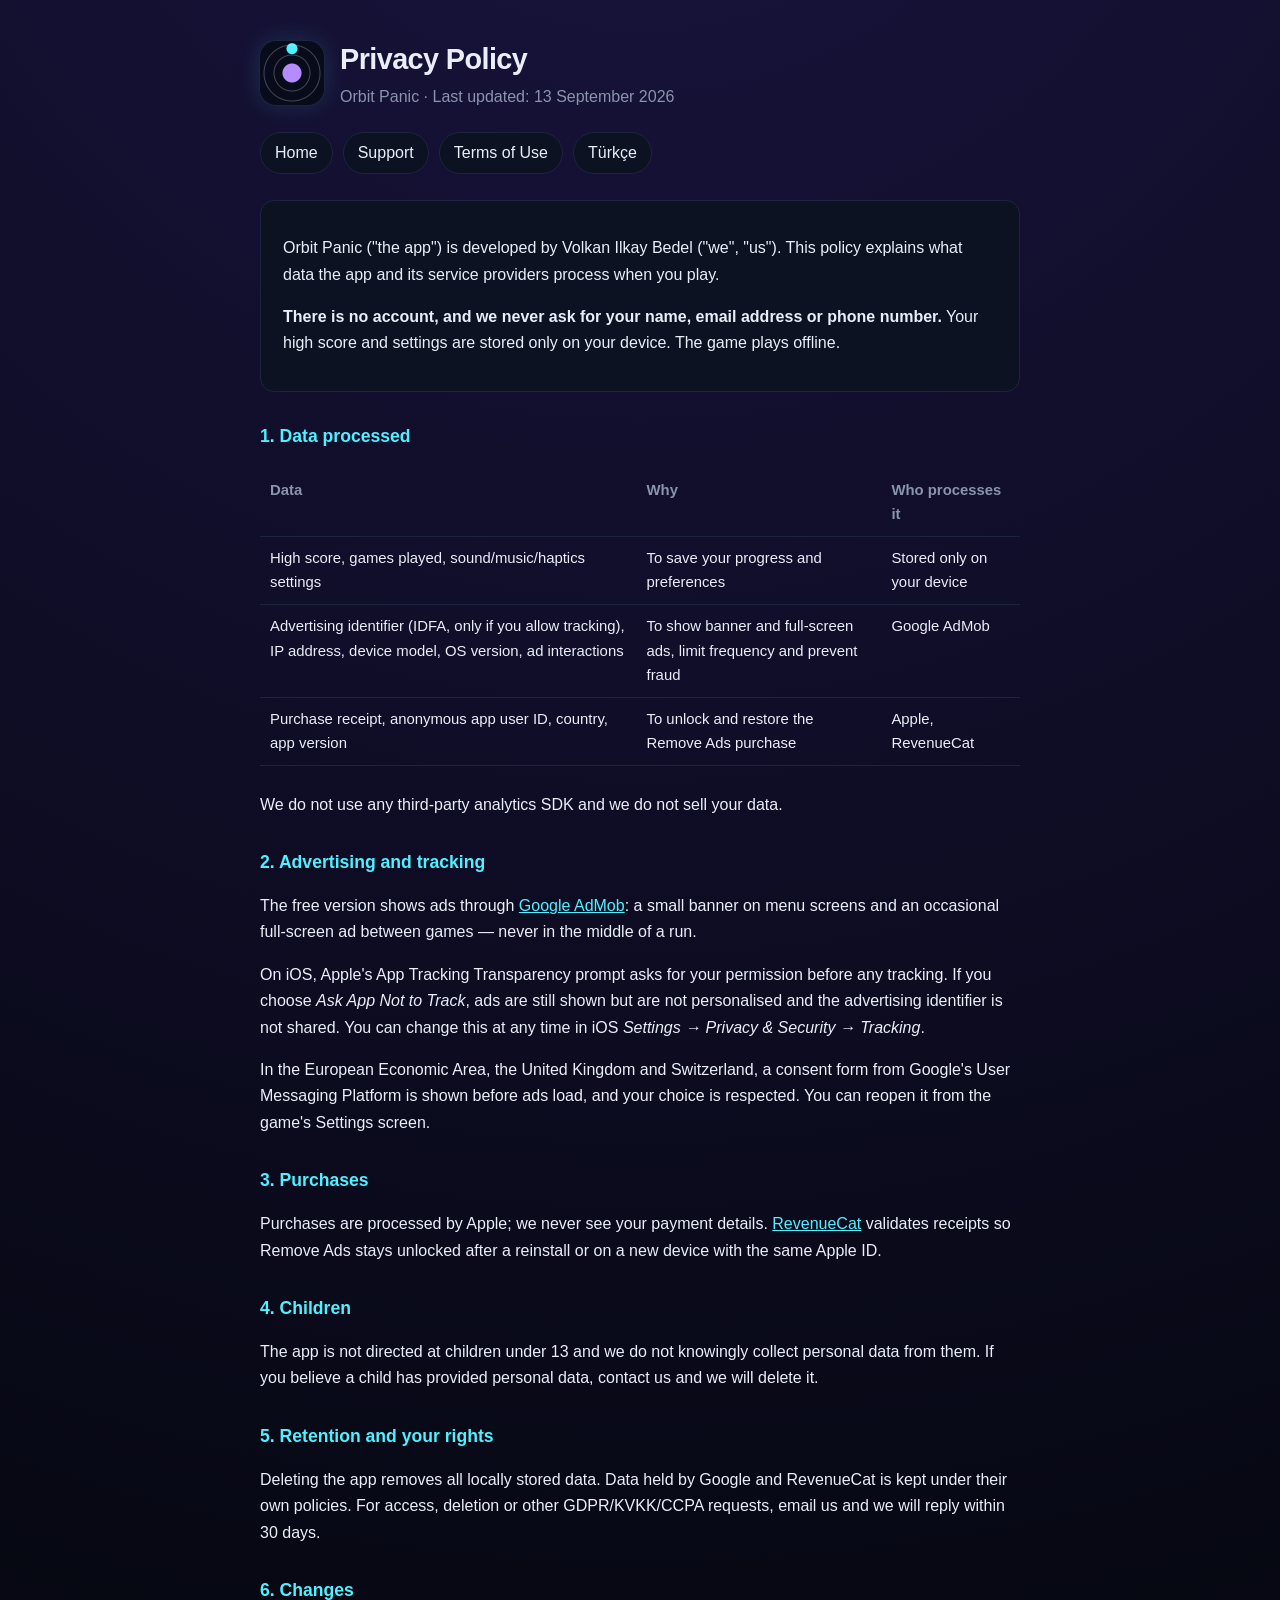
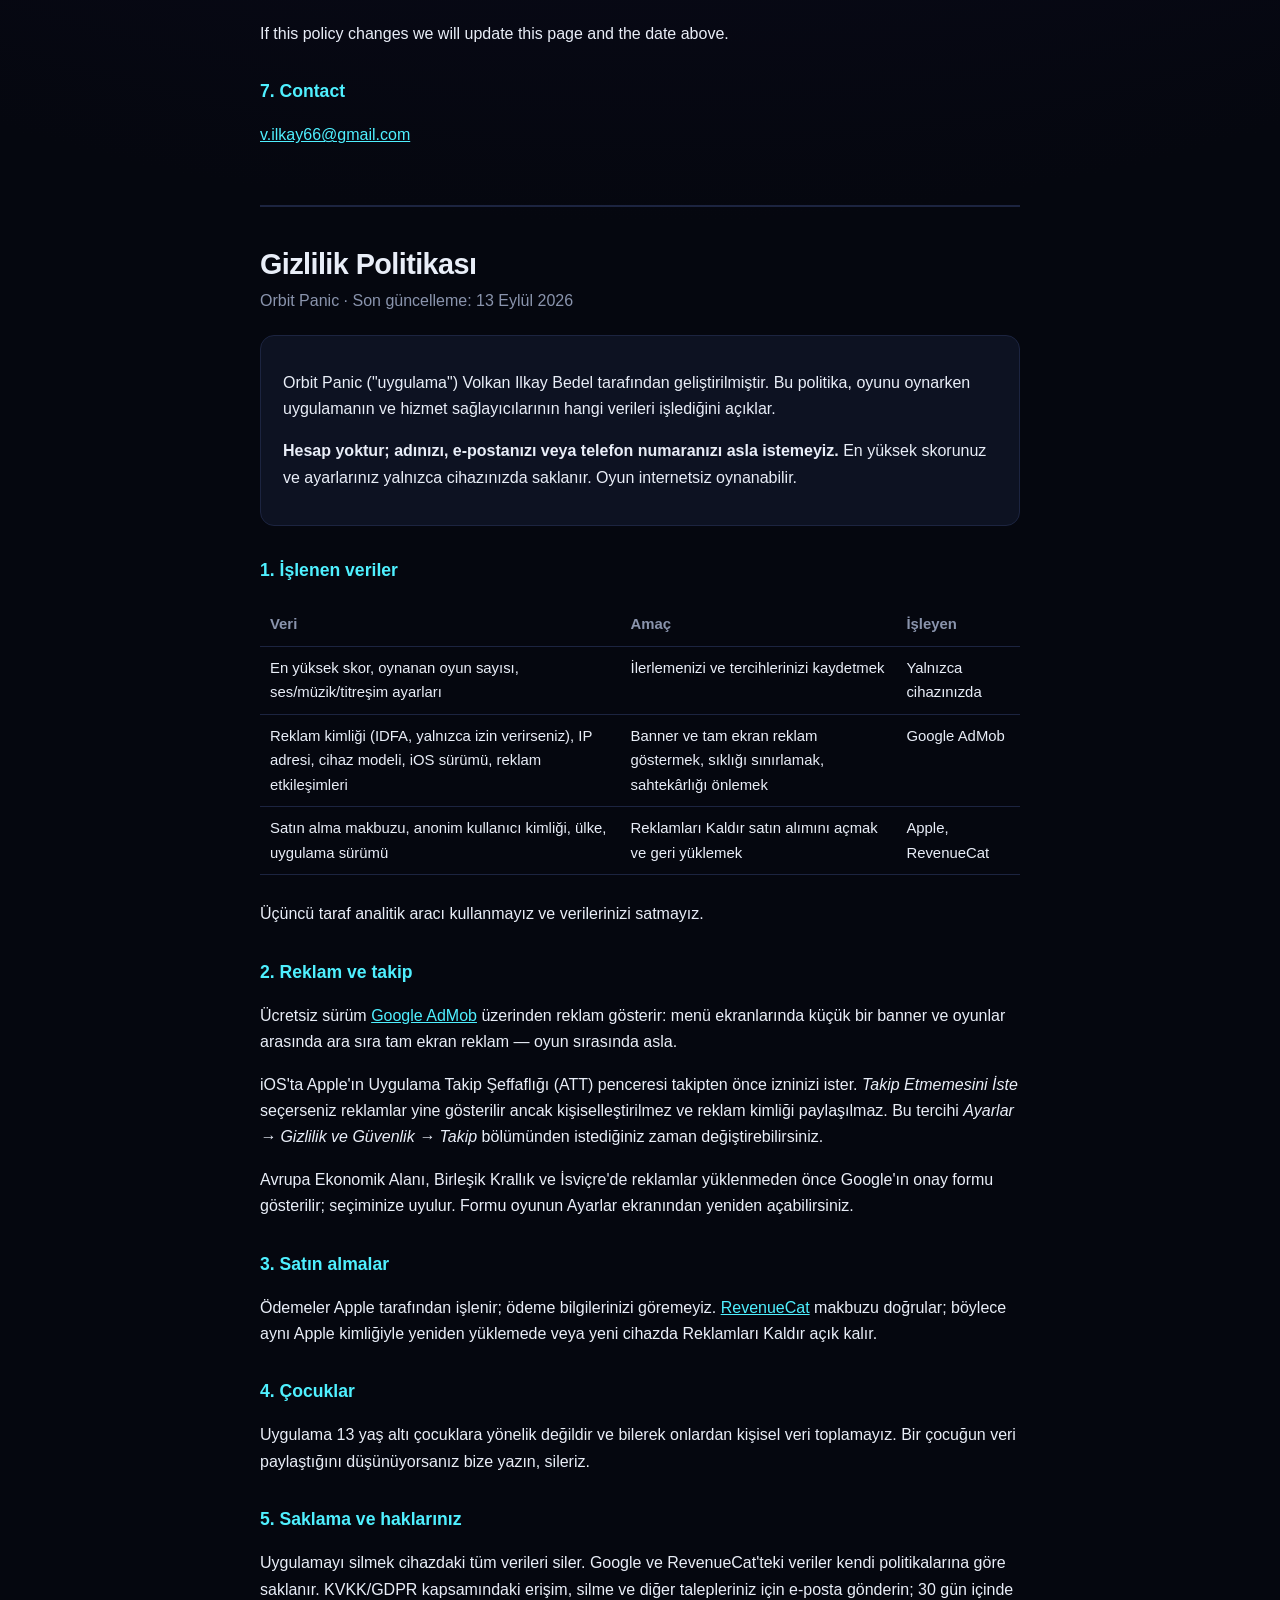
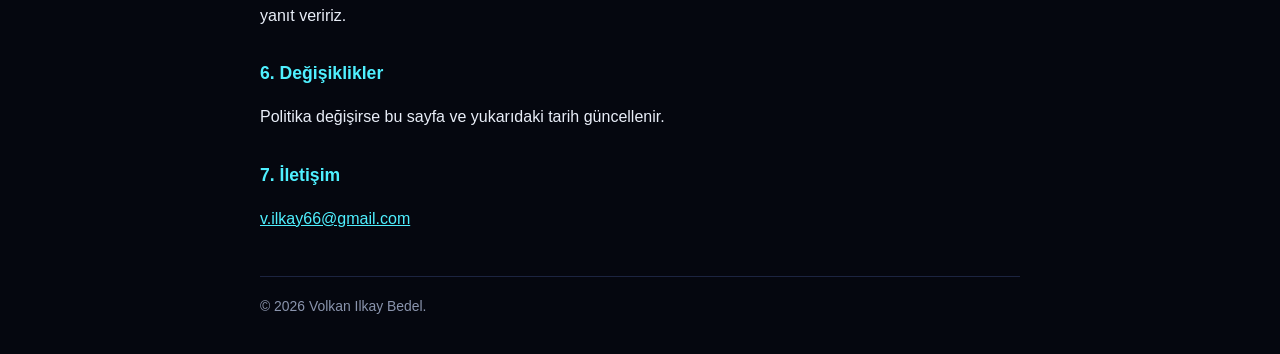
==== privacy.html @ dc519993 "Orbit Panic privacy policy, support and terms pages Co-Authored-By: Claude Opus 5 <noreply@anthropic" ====
<!doctype html>
<html lang="en"><head><meta charset="utf-8">
<meta name="viewport" content="width=device-width,initial-scale=1">
<title>Orbit Panic — Privacy Policy</title>
<link rel="stylesheet" href="style.css"></head>
<body><div class="wrap">
<header><div class="logo"></div><div><h1>Privacy Policy</h1>
<div class="muted">Orbit Panic · Last updated: 13 September 2026</div></div></header>

<nav><a href="index.html">Home</a><a href="support.html">Support</a><a href="terms.html">Terms of Use</a><a href="#tr">Türkçe</a></nav>

<div class="card">
<p>Orbit Panic ("the app") is developed by Volkan Ilkay Bedel ("we", "us"). This policy explains what data
the app and its service providers process when you play.</p>
<p><strong>There is no account, and we never ask for your name, email address or phone number.</strong>
Your high score and settings are stored only on your device. The game plays offline.</p>
</div>

<h2>1. Data processed</h2>
<div class="tablewrap"><table>
<tr><th>Data</th><th>Why</th><th>Who processes it</th></tr>
<tr><td>High score, games played, sound/music/haptics settings</td><td>To save your progress and preferences</td><td>Stored only on your device</td></tr>
<tr><td>Advertising identifier (IDFA, only if you allow tracking), IP address, device model, OS version, ad interactions</td><td>To show banner and full-screen ads, limit frequency and prevent fraud</td><td>Google AdMob</td></tr>
<tr><td>Purchase receipt, anonymous app user ID, country, app version</td><td>To unlock and restore the Remove Ads purchase</td><td>Apple, RevenueCat</td></tr>
</table></div>
<p>We do not use any third-party analytics SDK and we do not sell your data.</p>

<h2>2. Advertising and tracking</h2>
<p>The free version shows ads through <a href="https://policies.google.com/technologies/partner-sites">Google AdMob</a>:
a small banner on menu screens and an occasional full-screen ad between games — never in the middle of a run.</p>
<p>On iOS, Apple's App Tracking Transparency prompt asks for your permission before any tracking. If you choose
<em>Ask App Not to Track</em>, ads are still shown but are not personalised and the advertising identifier is not
shared. You can change this at any time in iOS <em>Settings → Privacy &amp; Security → Tracking</em>.</p>
<p>In the European Economic Area, the United Kingdom and Switzerland, a consent form from Google's User Messaging
Platform is shown before ads load, and your choice is respected. You can reopen it from the game's Settings screen.</p>

<h2>3. Purchases</h2>
<p>Purchases are processed by Apple; we never see your payment details.
<a href="https://www.revenuecat.com/privacy">RevenueCat</a> validates receipts so Remove Ads stays unlocked after a
reinstall or on a new device with the same Apple ID.</p>

<h2>4. Children</h2>
<p>The app is not directed at children under 13 and we do not knowingly collect personal data from them.
If you believe a child has provided personal data, contact us and we will delete it.</p>

<h2>5. Retention and your rights</h2>
<p>Deleting the app removes all locally stored data. Data held by Google and RevenueCat is kept under their own
policies. For access, deletion or other GDPR/KVKK/CCPA requests, email us and we will reply within 30 days.</p>

<h2>6. Changes</h2>
<p>If this policy changes we will update this page and the date above.</p>

<h2>7. Contact</h2>
<p><a href="mailto:v.ilkay66@gmail.com">v.ilkay66@gmail.com</a></p>

<!-- ---------------- TÜRKÇE ---------------- -->
<div class="lang" id="tr">
<h1>Gizlilik Politikası</h1>
<div class="muted">Orbit Panic · Son güncelleme: 13 Eylül 2026</div>

<div class="card" style="margin-top:20px">
<p>Orbit Panic ("uygulama") Volkan Ilkay Bedel tarafından geliştirilmiştir. Bu politika, oyunu oynarken uygulamanın
ve hizmet sağlayıcılarının hangi verileri işlediğini açıklar.</p>
<p><strong>Hesap yoktur; adınızı, e-postanızı veya telefon numaranızı asla istemeyiz.</strong>
En yüksek skorunuz ve ayarlarınız yalnızca cihazınızda saklanır. Oyun internetsiz oynanabilir.</p>
</div>

<h2>1. İşlenen veriler</h2>
<div class="tablewrap"><table>
<tr><th>Veri</th><th>Amaç</th><th>İşleyen</th></tr>
<tr><td>En yüksek skor, oynanan oyun sayısı, ses/müzik/titreşim ayarları</td><td>İlerlemenizi ve tercihlerinizi kaydetmek</td><td>Yalnızca cihazınızda</td></tr>
<tr><td>Reklam kimliği (IDFA, yalnızca izin verirseniz), IP adresi, cihaz modeli, iOS sürümü, reklam etkileşimleri</td><td>Banner ve tam ekran reklam göstermek, sıklığı sınırlamak, sahtekârlığı önlemek</td><td>Google AdMob</td></tr>
<tr><td>Satın alma makbuzu, anonim kullanıcı kimliği, ülke, uygulama sürümü</td><td>Reklamları Kaldır satın alımını açmak ve geri yüklemek</td><td>Apple, RevenueCat</td></tr>
</table></div>
<p>Üçüncü taraf analitik aracı kullanmayız ve verilerinizi satmayız.</p>

<h2>2. Reklam ve takip</h2>
<p>Ücretsiz sürüm <a href="https://policies.google.com/technologies/partner-sites">Google AdMob</a> üzerinden reklam
gösterir: menü ekranlarında küçük bir banner ve oyunlar arasında ara sıra tam ekran reklam — oyun sırasında asla.</p>
<p>iOS'ta Apple'ın Uygulama Takip Şeffaflığı (ATT) penceresi takipten önce izninizi ister. <em>Takip Etmemesini İste</em>
seçerseniz reklamlar yine gösterilir ancak kişiselleştirilmez ve reklam kimliği paylaşılmaz. Bu tercihi
<em>Ayarlar → Gizlilik ve Güvenlik → Takip</em> bölümünden istediğiniz zaman değiştirebilirsiniz.</p>
<p>Avrupa Ekonomik Alanı, Birleşik Krallık ve İsviçre'de reklamlar yüklenmeden önce Google'ın onay formu gösterilir;
seçiminize uyulur. Formu oyunun Ayarlar ekranından yeniden açabilirsiniz.</p>

<h2>3. Satın almalar</h2>
<p>Ödemeler Apple tarafından işlenir; ödeme bilgilerinizi göremeyiz.
<a href="https://www.revenuecat.com/privacy">RevenueCat</a> makbuzu doğrular; böylece aynı Apple kimliğiyle
yeniden yüklemede veya yeni cihazda Reklamları Kaldır açık kalır.</p>

<h2>4. Çocuklar</h2>
<p>Uygulama 13 yaş altı çocuklara yönelik değildir ve bilerek onlardan kişisel veri toplamayız. Bir çocuğun veri
paylaştığını düşünüyorsanız bize yazın, sileriz.</p>

<h2>5. Saklama ve haklarınız</h2>
<p>Uygulamayı silmek cihazdaki tüm verileri siler. Google ve RevenueCat'teki veriler kendi politikalarına göre
saklanır. KVKK/GDPR kapsamındaki erişim, silme ve diğer talepleriniz için e-posta gönderin; 30 gün içinde yanıt veririz.</p>

<h2>6. Değişiklikler</h2>
<p>Politika değişirse bu sayfa ve yukarıdaki tarih güncellenir.</p>

<h2>7. İletişim</h2>
<p><a href="mailto:v.ilkay66@gmail.com">v.ilkay66@gmail.com</a></p>
</div>

<footer>© 2026 Volkan Ilkay Bedel.</footer>
</div></body></html>
---- style.css ----
:root { --bg:#05070f; --card:#0d1222; --ink:#e9eef8; --muted:#8a94ad; --accent:#4ff0ff; --hot:#ff3d8a; --line:#1c2440; }
* { box-sizing: border-box; }
body { margin:0; padding:36px 18px; background:radial-gradient(circle at 50% -10%, #1a1440 0%, var(--bg) 55%);
       color:var(--ink); font:16px/1.65 -apple-system,BlinkMacSystemFont,"Segoe UI",Roboto,sans-serif; min-height:100vh; }
.wrap { max-width:760px; margin:0 auto; }
header { display:flex; gap:16px; align-items:center; margin-bottom:22px; }
.logo { width:64px; height:64px; border-radius:16px; flex:none; background:#070b1a;
        box-shadow:0 0 0 1px var(--line), 0 0 24px rgba(79,240,255,.15);
        background-image:radial-gradient(circle at 50% 50%, #b58cff 0 9px, transparent 10px),
          radial-gradient(circle at 50% 50%, transparent 0 17px, rgba(255,255,255,.25) 18px, transparent 19px),
          radial-gradient(circle at 50% 50%, transparent 0 27px, rgba(255,255,255,.25) 28px, transparent 29px),
          radial-gradient(circle at 50% 12%, var(--accent) 0 5px, transparent 6px); }
h1 { margin:0; font-size:1.8rem; letter-spacing:-.02em; }
h2 { margin:30px 0 8px; font-size:1.1rem; color:var(--accent); }
.muted { color:var(--muted); }
nav { display:flex; flex-wrap:wrap; gap:10px; margin:0 0 26px; }
nav a { padding:7px 14px; border:1px solid var(--line); border-radius:999px; text-decoration:none; color:var(--ink); background:var(--card); }
nav a:hover { border-color:var(--accent); }
.card { background:var(--card); border:1px solid var(--line); border-radius:14px; padding:18px 22px; }
a { color:var(--accent); }
table { width:100%; border-collapse:collapse; margin:10px 0; font-size:.93rem; }
th, td { text-align:left; padding:9px 10px; border-bottom:1px solid var(--line); vertical-align:top; }
th { color:var(--muted); font-weight:600; }
.tablewrap { overflow-x:auto; }
.lang { margin-top:56px; padding-top:34px; border-top:2px solid var(--line); }
footer { margin-top:44px; padding-top:18px; border-top:1px solid var(--line); color:var(--muted); font-size:.87rem; }
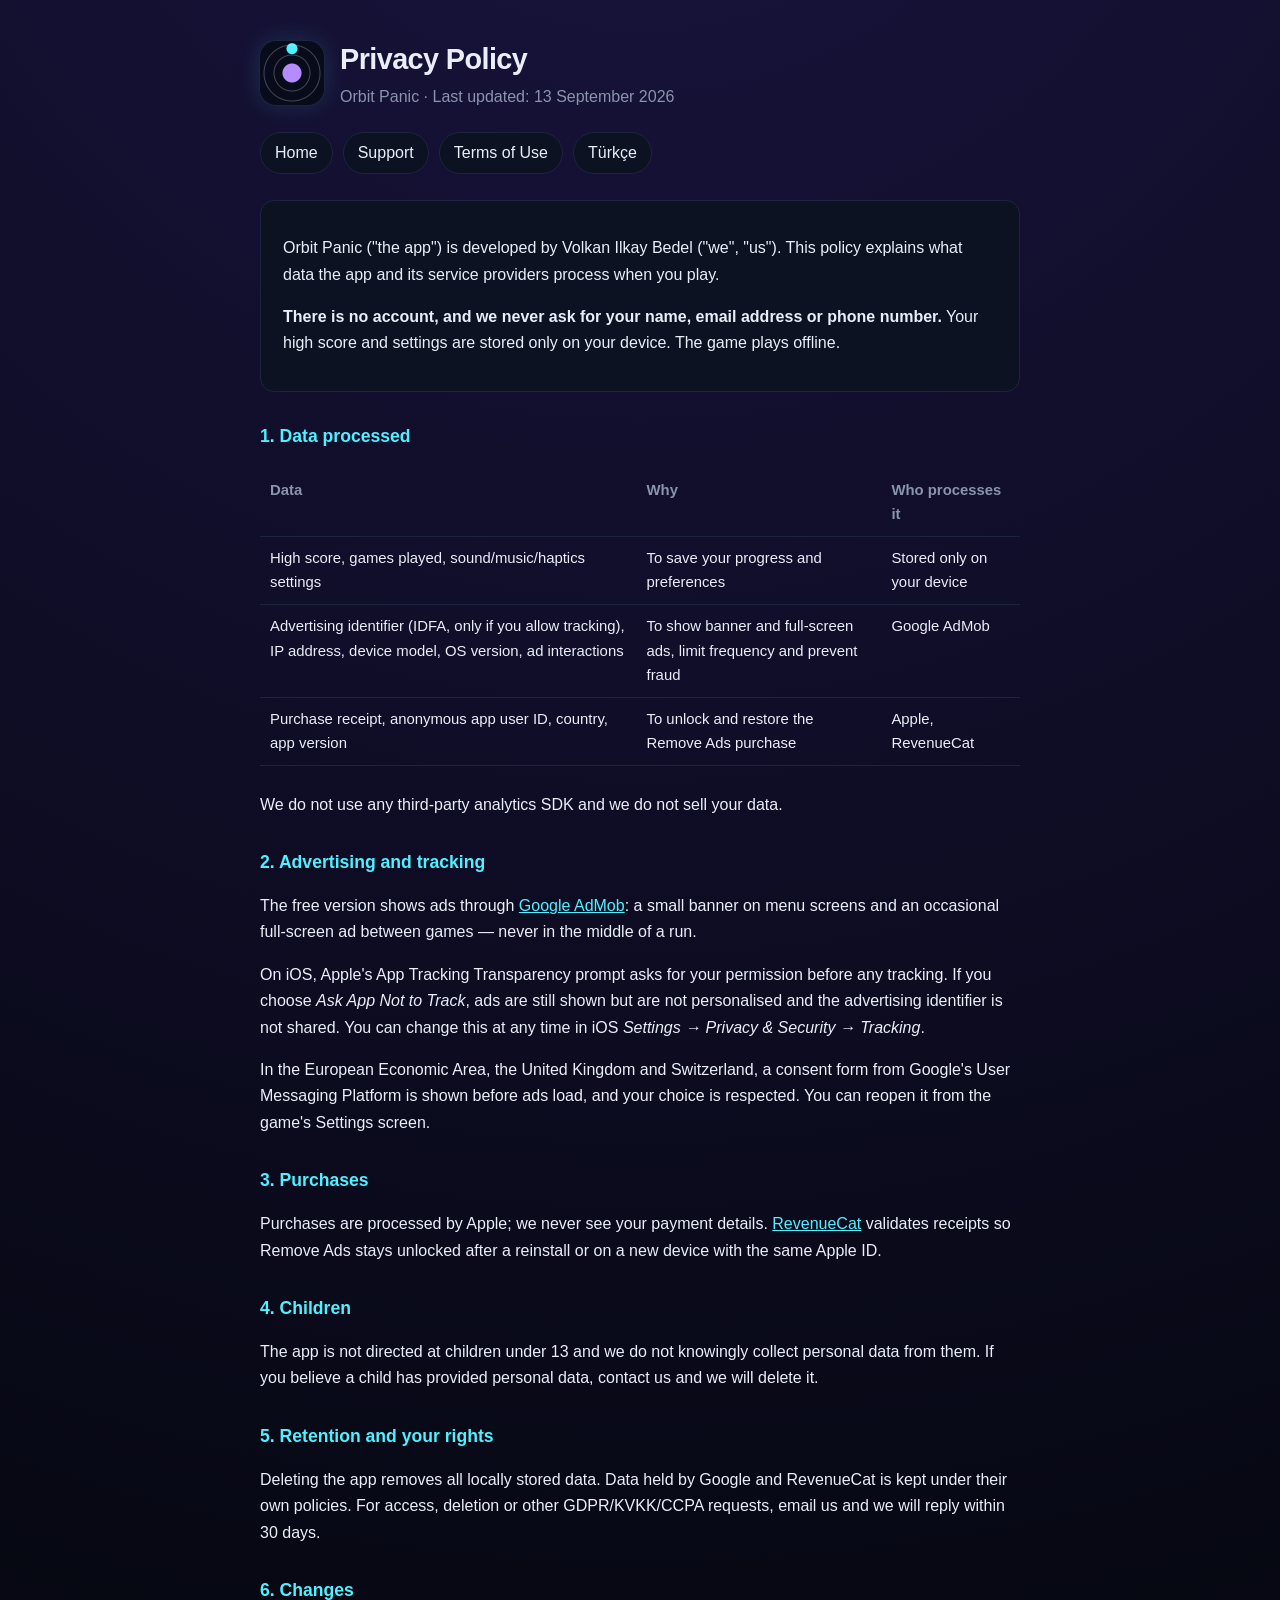
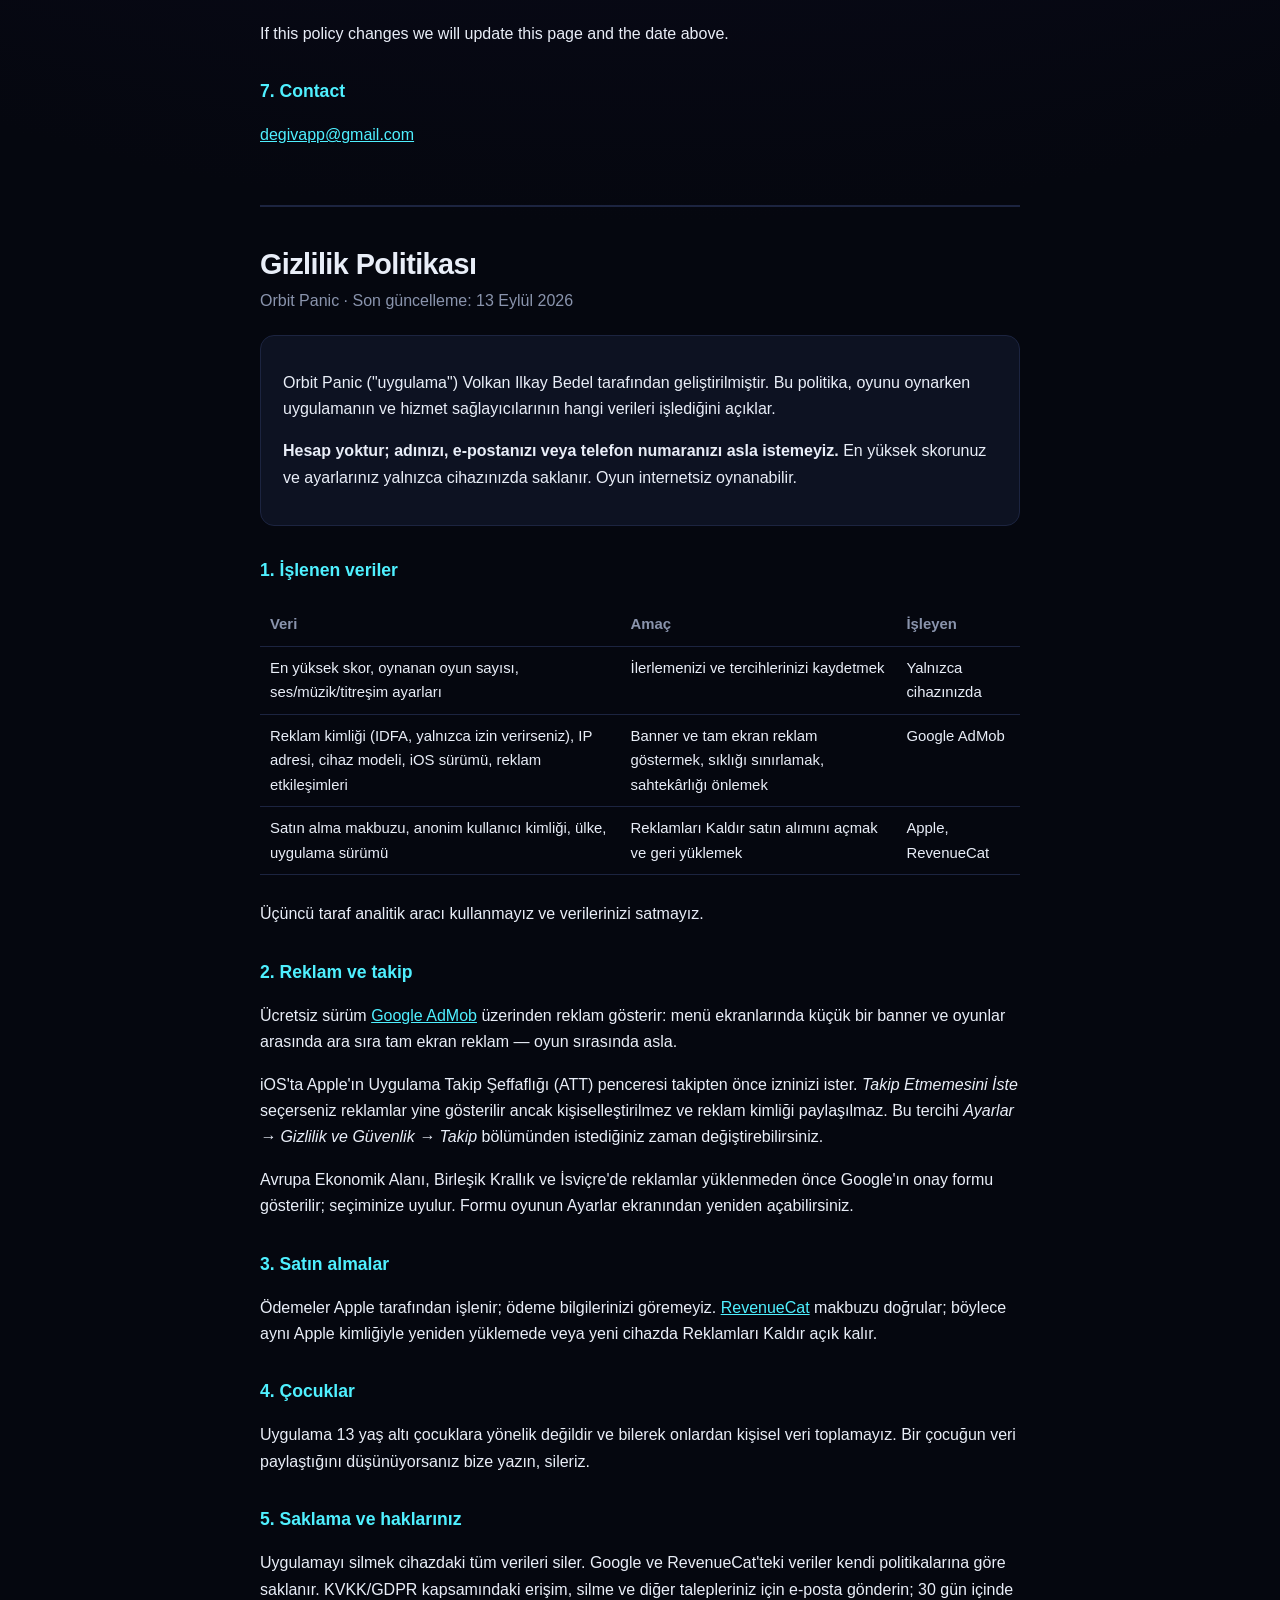
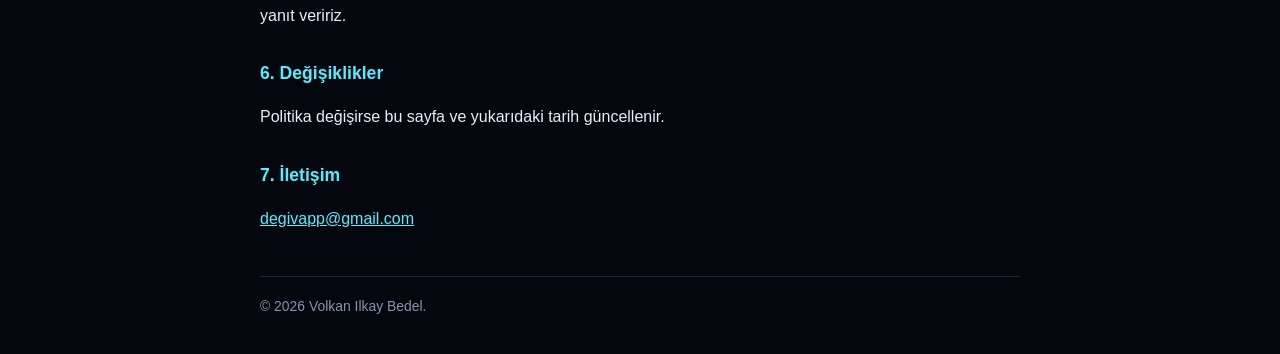
==== commit 09c15a01: "Use the app contact address on every legal page The support, privacy and terms pages listed a person" ====
--- a/privacy.html
+++ b/privacy.html
@@ -51,7 +51,7 @@
 <p>If this policy changes we will update this page and the date above.</p>
 
 <h2>7. Contact</h2>
-<p><a href="mailto:v.ilkay66@gmail.com">v.ilkay66@gmail.com</a></p>
+<p><a href="mailto:degivapp@gmail.com">degivapp@gmail.com</a></p>
 
 <!-- ---------------- TÜRKÇE ---------------- -->
 <div class="lang" id="tr">
@@ -100,7 +100,7 @@
 <p>Politika değişirse bu sayfa ve yukarıdaki tarih güncellenir.</p>
 
 <h2>7. İletişim</h2>
-<p><a href="mailto:v.ilkay66@gmail.com">v.ilkay66@gmail.com</a></p>
+<p><a href="mailto:degivapp@gmail.com">degivapp@gmail.com</a></p>
 </div>
 
 <footer>© 2026 Volkan Ilkay Bedel.</footer>
